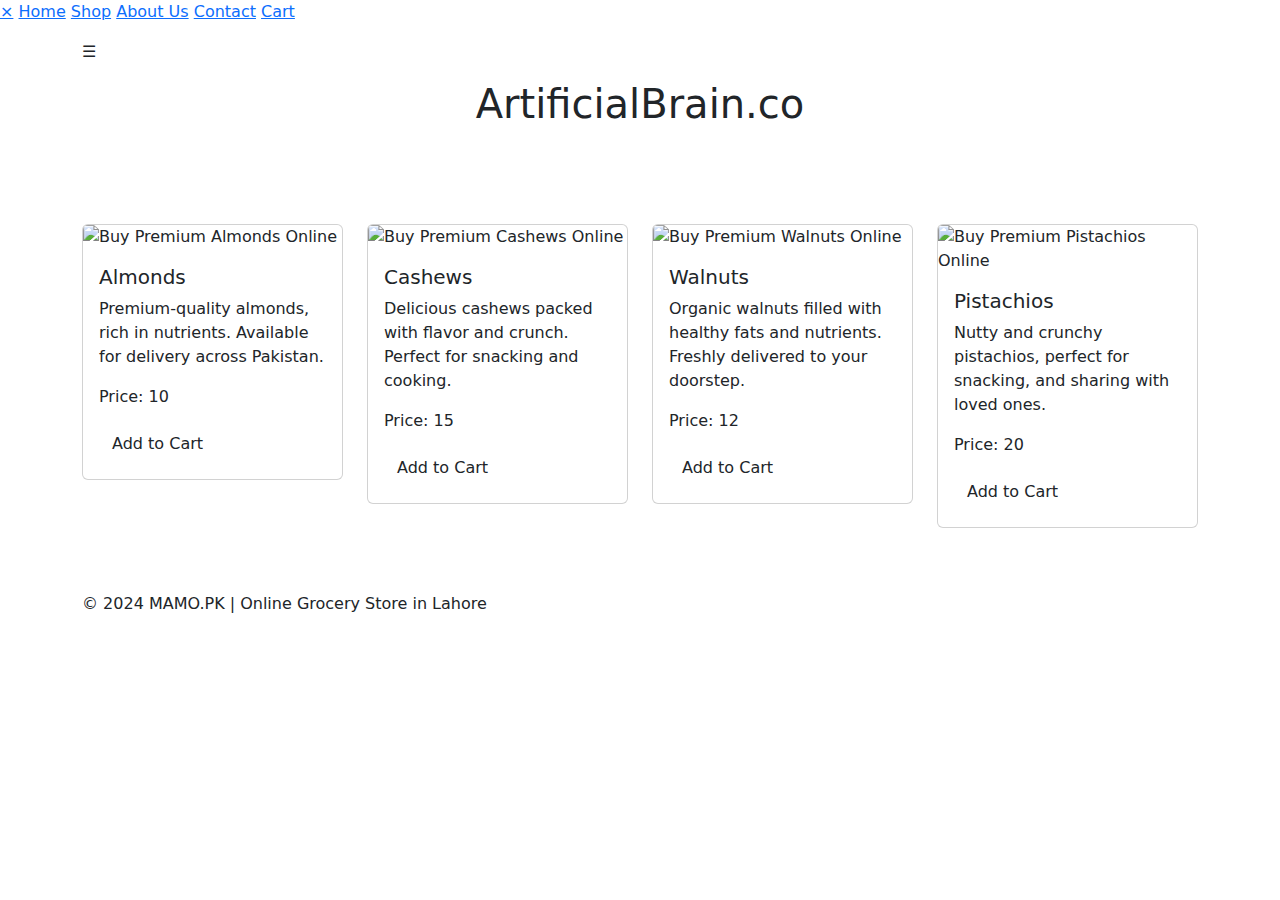
==== index.html @ a794f67e "heading change." ====
<!DOCTYPE html>
<html lang="en">
<head>
    <meta charset="UTF-8">
    <meta name="viewport" content="width=device-width, initial-scale=1.0">
    <meta name="description" content="MAMO.PK - Buy premium dry fruits online. Shop for almonds, cashews, walnuts, and more. Fast delivery across Pakistan.">
    <meta name="keywords" content="MAMO.PK, dry fruits store, buy dry fruits, almonds, cashews, walnuts, Pakistan dry fruits, premium nuts online, organic dry fruits">
    <meta name="author" content="MAMO.PK">
    <title>Grocery Store Lahore | MAMO.PK</title>
    <link href="https://cdn.jsdelivr.net/npm/bootstrap@5.3.0-alpha3/dist/css/bootstrap.min.css" rel="stylesheet">
    <link rel="stylesheet" href="https://cdn.jsdelivr.net/npm/bootstrap-icons@1.5.0/font/bootstrap-icons.css">    
	<link rel="stylesheet" href="style.css">

</head>
<body>
	 <!-- Full-Screen Overlay Menu -->
    <div id="myNav" class="overlay">
        <a href="javascript:void(0)" class="closebtn" onclick="closeNav()">&times;</a>
        <a href="#">Home</a>
        <a href="#products">Shop</a>
        <a href="#">About Us</a>
        <a href="#">Contact</a>
        <a href="cart.html">Cart</a>
    </div>
    <!-- Navbar -->
    <nav class="navbar navbar-expand-lg navbar-dark">
        <div class="container">
			<div>
				<span class="menu-icon" onclick="openNav()">&#9776;</span>
            </div>
			<div>
				<a class="navbar-brand" href="index.html"></a>
            </div>
			<div>
            <div class="collapse navbar-collapse show" id="navbarNav">
                <ul class="navbar-nav ms-auto">
                    <li class="nav-item cart-icon">
                        <a class="nav-link" href="cart.html" aria-label="View Cart">
                            <i class="bi bi-cart"></i> Cart
                            <span class="cart-count" id="cart-count">0</span>
                        </a>
                    </li>
                </ul>
            </div>
            </div>
        </div>
    </nav>
	<h1 class="text-center mb-5">ArtificialBrain.co</h1>
    <!-- Products Section -->
    <section id="products" class="py-5">
        <div class="container">
            <div class="row">
                <div class="col-12 col-sm-6 col-md-4 col-lg-3 mb-3">
                    <div class="card product-card">
                        <img src="almonds.jpg" alt="Buy Premium Almonds Online" class="card-img-top">
                        <div class="card-body">
                            <h5 class="card-title">Almonds</h5>
                            <p class="card-text">Premium-quality almonds, rich in nutrients. Available for delivery across Pakistan.</p>
                            <p class="card-price">Price: 10</p>
                            <button class="btn btn-yellow" onclick="addToCart('Almonds', 10)">Add to Cart</button>
                        </div>
                    </div>
                </div>
                <div class="col-12 col-sm-6 col-md-4 col-lg-3 mb-3">
                    <div class="card product-card">
                        <img src="cashews.jpg" alt="Buy Premium Cashews Online" class="card-img-top">
                        <div class="card-body">
                            <h5 class="card-title">Cashews</h5>
                            <p class="card-text">Delicious cashews packed with flavor and crunch. Perfect for snacking and cooking.</p>
                            <p class="card-price">Price: 15</p>
                            <button class="btn btn-yellow" onclick="addToCart('Cashews', 15)">Add to Cart</button>
                        </div>
                    </div>
                </div>
                <div class="col-12 col-sm-6 col-md-4 col-lg-3 mb-3">
                    <div class="card product-card">
                        <img src="walnuts.jpg" alt="Buy Premium Walnuts Online" class="card-img-top">
                        <div class="card-body">
                            <h5 class="card-title">Walnuts</h5>
                            <p class="card-text">Organic walnuts filled with healthy fats and nutrients. Freshly delivered to your doorstep.</p>
                            <p class="card-price">Price: 12</p>
                            <button class="btn btn-yellow" onclick="addToCart('Walnuts', 12)">Add to Cart</button>
                        </div>
                    </div>
                </div>
                <div class="col-12 col-sm-6 col-md-4 col-lg-3 mb-3">
                    <div class="card product-card">
                        <img src="pistachios.jpg" alt="Buy Premium Pistachios Online" class="card-img-top">
                        <div class="card-body">
                            <h5 class="card-title">Pistachios</h5>
                            <p class="card-text">Nutty and crunchy pistachios, perfect for snacking, and sharing with loved ones.</p>
                            <p class="card-price">Price: 20</p>
                            <button class="btn btn-yellow" onclick="addToCart('Pistachios', 20)">Add to Cart</button>
                        </div>
                    </div>
                </div>
            </div>
        </div>
    </section>

    <!-- Footer -->
    <footer>
        <div class="container">
            <p>&copy; 2024 MAMO.PK | Online Grocery Store in Lahore</p>
        </div>
    </footer>

    <!-- Bootstrap JS -->
    <script src="https://cdn.jsdelivr.net/npm/bootstrap@5.3.0-alpha3/dist/js/bootstrap.bundle.min.js"></script>

    <script>
        let cartCount = 0; // Initialize cart item count
        let cartItems = []; // Array to store cart items
		function openNav() {
            document.getElementById("myNav").style.width = "100%";
        }

        function closeNav() {
            document.getElementById("myNav").style.width = "0%";
        }
        function addToCart(itemName, itemPrice) {
            cartCount++; // Increment the cart count
            cartItems.push({ name: itemName, price: itemPrice }); // Add item to cart array
            document.getElementById('cart-count').innerText = cartCount; // Update cart display
            localStorage.setItem('cartCount', cartCount); // Store in localStorage
            localStorage.setItem('cartItems', JSON.stringify(cartItems)); // Store cart items in localStorage
        }

        // Load cart count from localStorage on page load
        window.onload = function() {
            const storedCount = localStorage.getItem('cartCount');
            const storedItems = localStorage.getItem('cartItems');
            if (storedCount) {
                cartCount = parseInt(storedCount);
                document.getElementById('cart-count').innerText = cartCount; // Update cart display
            }
            if (storedItems) {
                cartItems = JSON.parse(storedItems); // Retrieve cart items
            }
        };
    </script>
</body>
</html>
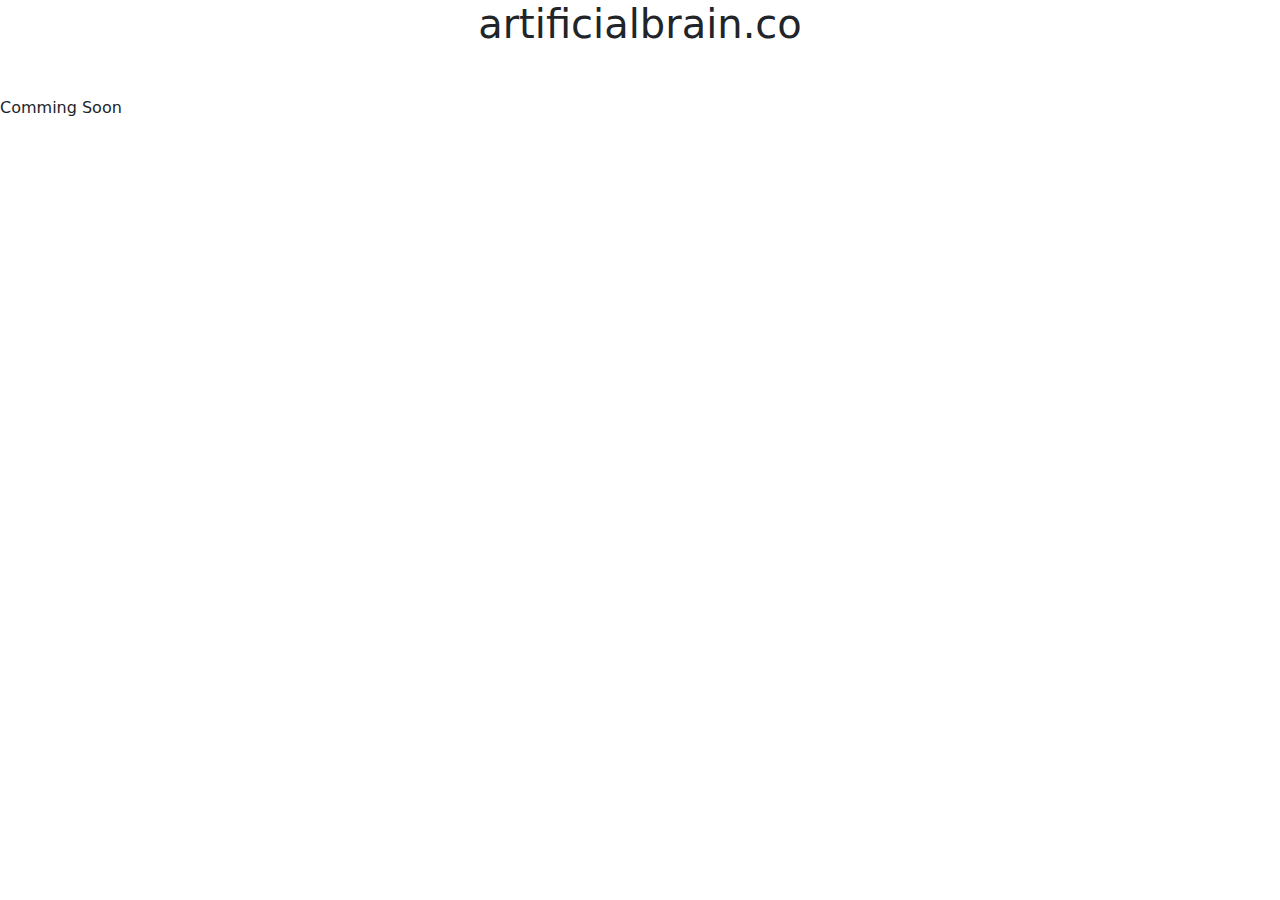
==== commit 1adfb94b: "cleaning" ====
--- a/index.html
+++ b/index.html
@@ -3,141 +3,18 @@
 <head>
     <meta charset="UTF-8">
     <meta name="viewport" content="width=device-width, initial-scale=1.0">
-    <meta name="description" content="MAMO.PK - Buy premium dry fruits online. Shop for almonds, cashews, walnuts, and more. Fast delivery across Pakistan.">
-    <meta name="keywords" content="MAMO.PK, dry fruits store, buy dry fruits, almonds, cashews, walnuts, Pakistan dry fruits, premium nuts online, organic dry fruits">
-    <meta name="author" content="MAMO.PK">
-    <title>Grocery Store Lahore | MAMO.PK</title>
+    <meta name="description" content="artificialbrain.co">
+    <meta name="keywords" content="artificialbrain.co">
+    <meta name="author" content="artificialbrain.co">
+    <title>AI/ML Consultant in USA | artificialbrain.co</title>
     <link href="https://cdn.jsdelivr.net/npm/bootstrap@5.3.0-alpha3/dist/css/bootstrap.min.css" rel="stylesheet">
     <link rel="stylesheet" href="https://cdn.jsdelivr.net/npm/bootstrap-icons@1.5.0/font/bootstrap-icons.css">    
 	<link rel="stylesheet" href="style.css">
-
 </head>
 <body>
-	 <!-- Full-Screen Overlay Menu -->
-    <div id="myNav" class="overlay">
-        <a href="javascript:void(0)" class="closebtn" onclick="closeNav()">&times;</a>
-        <a href="#">Home</a>
-        <a href="#products">Shop</a>
-        <a href="#">About Us</a>
-        <a href="#">Contact</a>
-        <a href="cart.html">Cart</a>
-    </div>
-    <!-- Navbar -->
-    <nav class="navbar navbar-expand-lg navbar-dark">
-        <div class="container">
-			<div>
-				<span class="menu-icon" onclick="openNav()">&#9776;</span>
-            </div>
-			<div>
-				<a class="navbar-brand" href="index.html"></a>
-            </div>
-			<div>
-            <div class="collapse navbar-collapse show" id="navbarNav">
-                <ul class="navbar-nav ms-auto">
-                    <li class="nav-item cart-icon">
-                        <a class="nav-link" href="cart.html" aria-label="View Cart">
-                            <i class="bi bi-cart"></i> Cart
-                            <span class="cart-count" id="cart-count">0</span>
-                        </a>
-                    </li>
-                </ul>
-            </div>
-            </div>
-        </div>
-    </nav>
-	<h1 class="text-center mb-5">ArtificialBrain.co</h1>
-    <!-- Products Section -->
-    <section id="products" class="py-5">
-        <div class="container">
-            <div class="row">
-                <div class="col-12 col-sm-6 col-md-4 col-lg-3 mb-3">
-                    <div class="card product-card">
-                        <img src="almonds.jpg" alt="Buy Premium Almonds Online" class="card-img-top">
-                        <div class="card-body">
-                            <h5 class="card-title">Almonds</h5>
-                            <p class="card-text">Premium-quality almonds, rich in nutrients. Available for delivery across Pakistan.</p>
-                            <p class="card-price">Price: 10</p>
-                            <button class="btn btn-yellow" onclick="addToCart('Almonds', 10)">Add to Cart</button>
-                        </div>
-                    </div>
-                </div>
-                <div class="col-12 col-sm-6 col-md-4 col-lg-3 mb-3">
-                    <div class="card product-card">
-                        <img src="cashews.jpg" alt="Buy Premium Cashews Online" class="card-img-top">
-                        <div class="card-body">
-                            <h5 class="card-title">Cashews</h5>
-                            <p class="card-text">Delicious cashews packed with flavor and crunch. Perfect for snacking and cooking.</p>
-                            <p class="card-price">Price: 15</p>
-                            <button class="btn btn-yellow" onclick="addToCart('Cashews', 15)">Add to Cart</button>
-                        </div>
-                    </div>
-                </div>
-                <div class="col-12 col-sm-6 col-md-4 col-lg-3 mb-3">
-                    <div class="card product-card">
-                        <img src="walnuts.jpg" alt="Buy Premium Walnuts Online" class="card-img-top">
-                        <div class="card-body">
-                            <h5 class="card-title">Walnuts</h5>
-                            <p class="card-text">Organic walnuts filled with healthy fats and nutrients. Freshly delivered to your doorstep.</p>
-                            <p class="card-price">Price: 12</p>
-                            <button class="btn btn-yellow" onclick="addToCart('Walnuts', 12)">Add to Cart</button>
-                        </div>
-                    </div>
-                </div>
-                <div class="col-12 col-sm-6 col-md-4 col-lg-3 mb-3">
-                    <div class="card product-card">
-                        <img src="pistachios.jpg" alt="Buy Premium Pistachios Online" class="card-img-top">
-                        <div class="card-body">
-                            <h5 class="card-title">Pistachios</h5>
-                            <p class="card-text">Nutty and crunchy pistachios, perfect for snacking, and sharing with loved ones.</p>
-                            <p class="card-price">Price: 20</p>
-                            <button class="btn btn-yellow" onclick="addToCart('Pistachios', 20)">Add to Cart</button>
-                        </div>
-                    </div>
-                </div>
-            </div>
-        </div>
-    </section>
-
-    <!-- Footer -->
-    <footer>
-        <div class="container">
-            <p>&copy; 2024 MAMO.PK | Online Grocery Store in Lahore</p>
-        </div>
-    </footer>
-
+    <h1 class="text-center mb-5">artificialbrain.co</h1>
+	<p>Comming Soon</p>
     <!-- Bootstrap JS -->
     <script src="https://cdn.jsdelivr.net/npm/bootstrap@5.3.0-alpha3/dist/js/bootstrap.bundle.min.js"></script>
-
-    <script>
-        let cartCount = 0; // Initialize cart item count
-        let cartItems = []; // Array to store cart items
-		function openNav() {
-            document.getElementById("myNav").style.width = "100%";
-        }
-
-        function closeNav() {
-            document.getElementById("myNav").style.width = "0%";
-        }
-        function addToCart(itemName, itemPrice) {
-            cartCount++; // Increment the cart count
-            cartItems.push({ name: itemName, price: itemPrice }); // Add item to cart array
-            document.getElementById('cart-count').innerText = cartCount; // Update cart display
-            localStorage.setItem('cartCount', cartCount); // Store in localStorage
-            localStorage.setItem('cartItems', JSON.stringify(cartItems)); // Store cart items in localStorage
-        }
-
-        // Load cart count from localStorage on page load
-        window.onload = function() {
-            const storedCount = localStorage.getItem('cartCount');
-            const storedItems = localStorage.getItem('cartItems');
-            if (storedCount) {
-                cartCount = parseInt(storedCount);
-                document.getElementById('cart-count').innerText = cartCount; // Update cart display
-            }
-            if (storedItems) {
-                cartItems = JSON.parse(storedItems); // Retrieve cart items
-            }
-        };
-    </script>
-</body>
+    </body>
 </html>
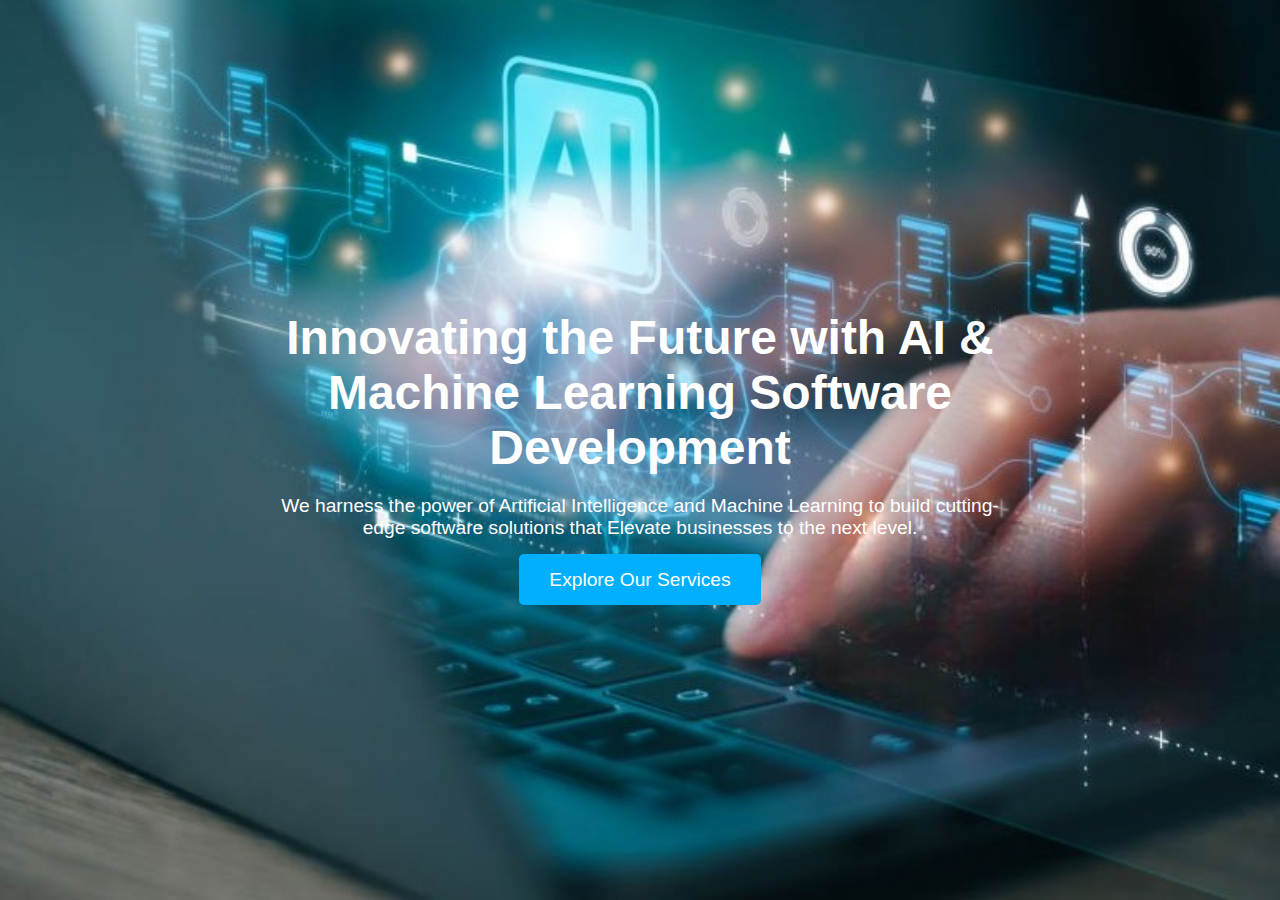
==== commit dabba177: "AI bg image and text added." ====
--- a/index.html
+++ b/index.html
@@ -3,18 +3,84 @@
 <head>
     <meta charset="UTF-8">
     <meta name="viewport" content="width=device-width, initial-scale=1.0">
-    <meta name="description" content="artificialbrain.co">
-    <meta name="keywords" content="artificialbrain.co">
-    <meta name="author" content="artificialbrain.co">
-    <title>AI/ML Consultant in USA | artificialbrain.co</title>
-    <link href="https://cdn.jsdelivr.net/npm/bootstrap@5.3.0-alpha3/dist/css/bootstrap.min.css" rel="stylesheet">
-    <link rel="stylesheet" href="https://cdn.jsdelivr.net/npm/bootstrap-icons@1.5.0/font/bootstrap-icons.css">    
-	<link rel="stylesheet" href="style.css">
+    <meta http-equiv="X-UA-Compatible" content="ie=edge">
+    <title>AI/ML and Software Development</title>
+    <style>
+        * {
+            margin: 0;
+            padding: 0;
+            box-sizing: border-box;
+        }
+
+        body, html {
+            height: 100%;
+            font-family: Arial, sans-serif;
+        }
+
+        .hero {
+            position: relative;
+            height: 100vh; /* Full screen height */
+            background-image: url('images/artificial-intelligence-software-machine-learning-crm.jpg');
+            background-size: cover;
+            background-position: center;
+            background-repeat: no-repeat;
+            display: flex;
+            justify-content: center;
+            align-items: center;
+            color: white;
+            text-align: center;
+        }
+
+        .hero-content {
+            max-width: 800px;
+            padding: 20px;
+        }
+
+        .hero h1 {
+            font-size: 3em;
+            font-weight: 700;
+            margin-bottom: 20px;
+        }
+
+        .hero p {
+            font-size: 1.2em;
+            margin-bottom: 30px;
+        }
+
+        .cta-button {
+            padding: 15px 30px;
+            font-size: 1.2em;
+            background-color: #00B0FF; /* Bright accent color */
+            color: white;
+            border: none;
+            cursor: pointer;
+            border-radius: 5px;
+            text-decoration: none;
+        }
+
+        .cta-button:hover {
+            background-color: #008CBA; /* Slightly darker on hover */
+        }
+
+        @media (max-width: 768px) {
+            .hero h1 {
+                font-size: 2em;
+            }
+            .hero p {
+                font-size: 1em;
+            }
+        }
+    </style>
 </head>
 <body>
-    <h1 class="text-center mb-5">artificialbrain.co</h1>
-	<p>Comming Soon</p>
-    <!-- Bootstrap JS -->
-    <script src="https://cdn.jsdelivr.net/npm/bootstrap@5.3.0-alpha3/dist/js/bootstrap.bundle.min.js"></script>
-    </body>
+
+    <div class="hero">
+        <div class="hero-content">
+            <h1>Innovating the Future with AI & Machine Learning Software Development</h1>
+            <p>We harness the power of Artificial Intelligence and Machine Learning to build cutting-edge software solutions that Elevate businesses to the next level.</p>
+            <a href="#services" class="cta-button">Explore Our Services</a>
+        </div>
+    </div>
+
+</body>
 </html>
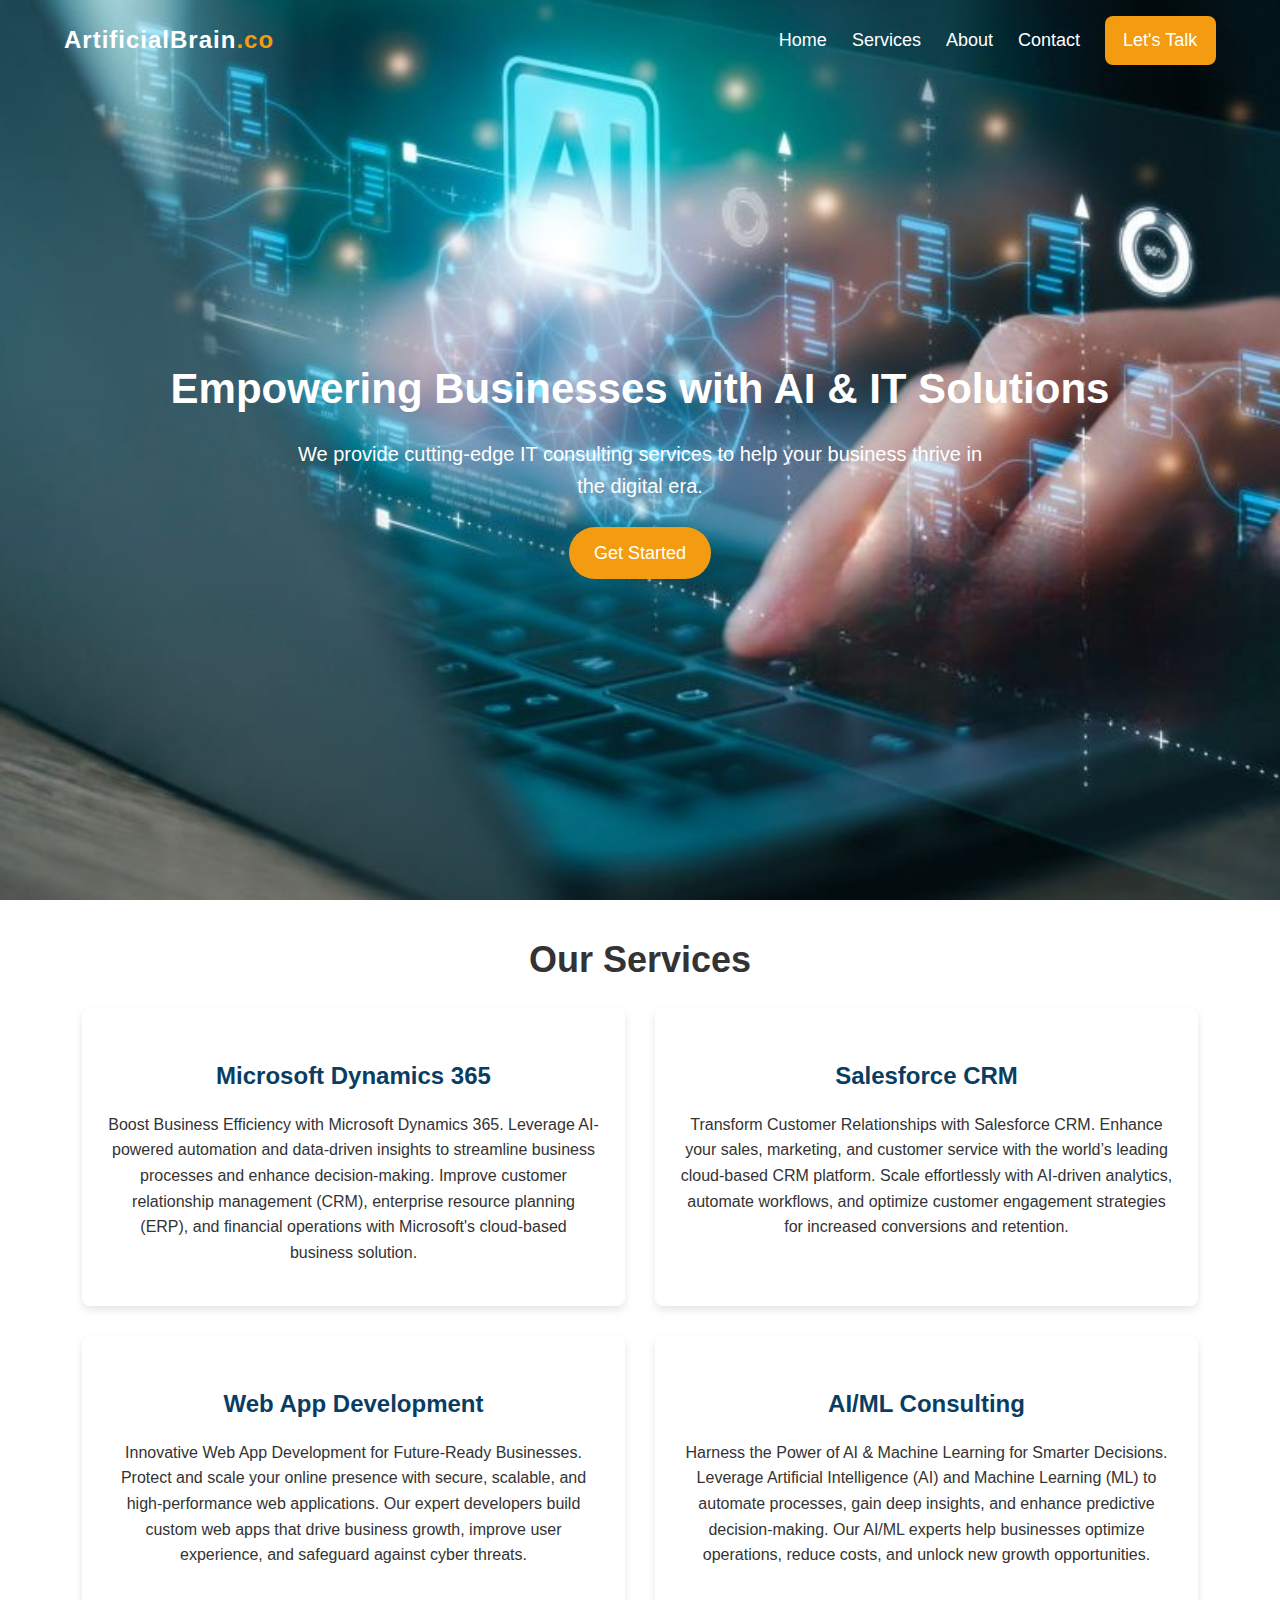
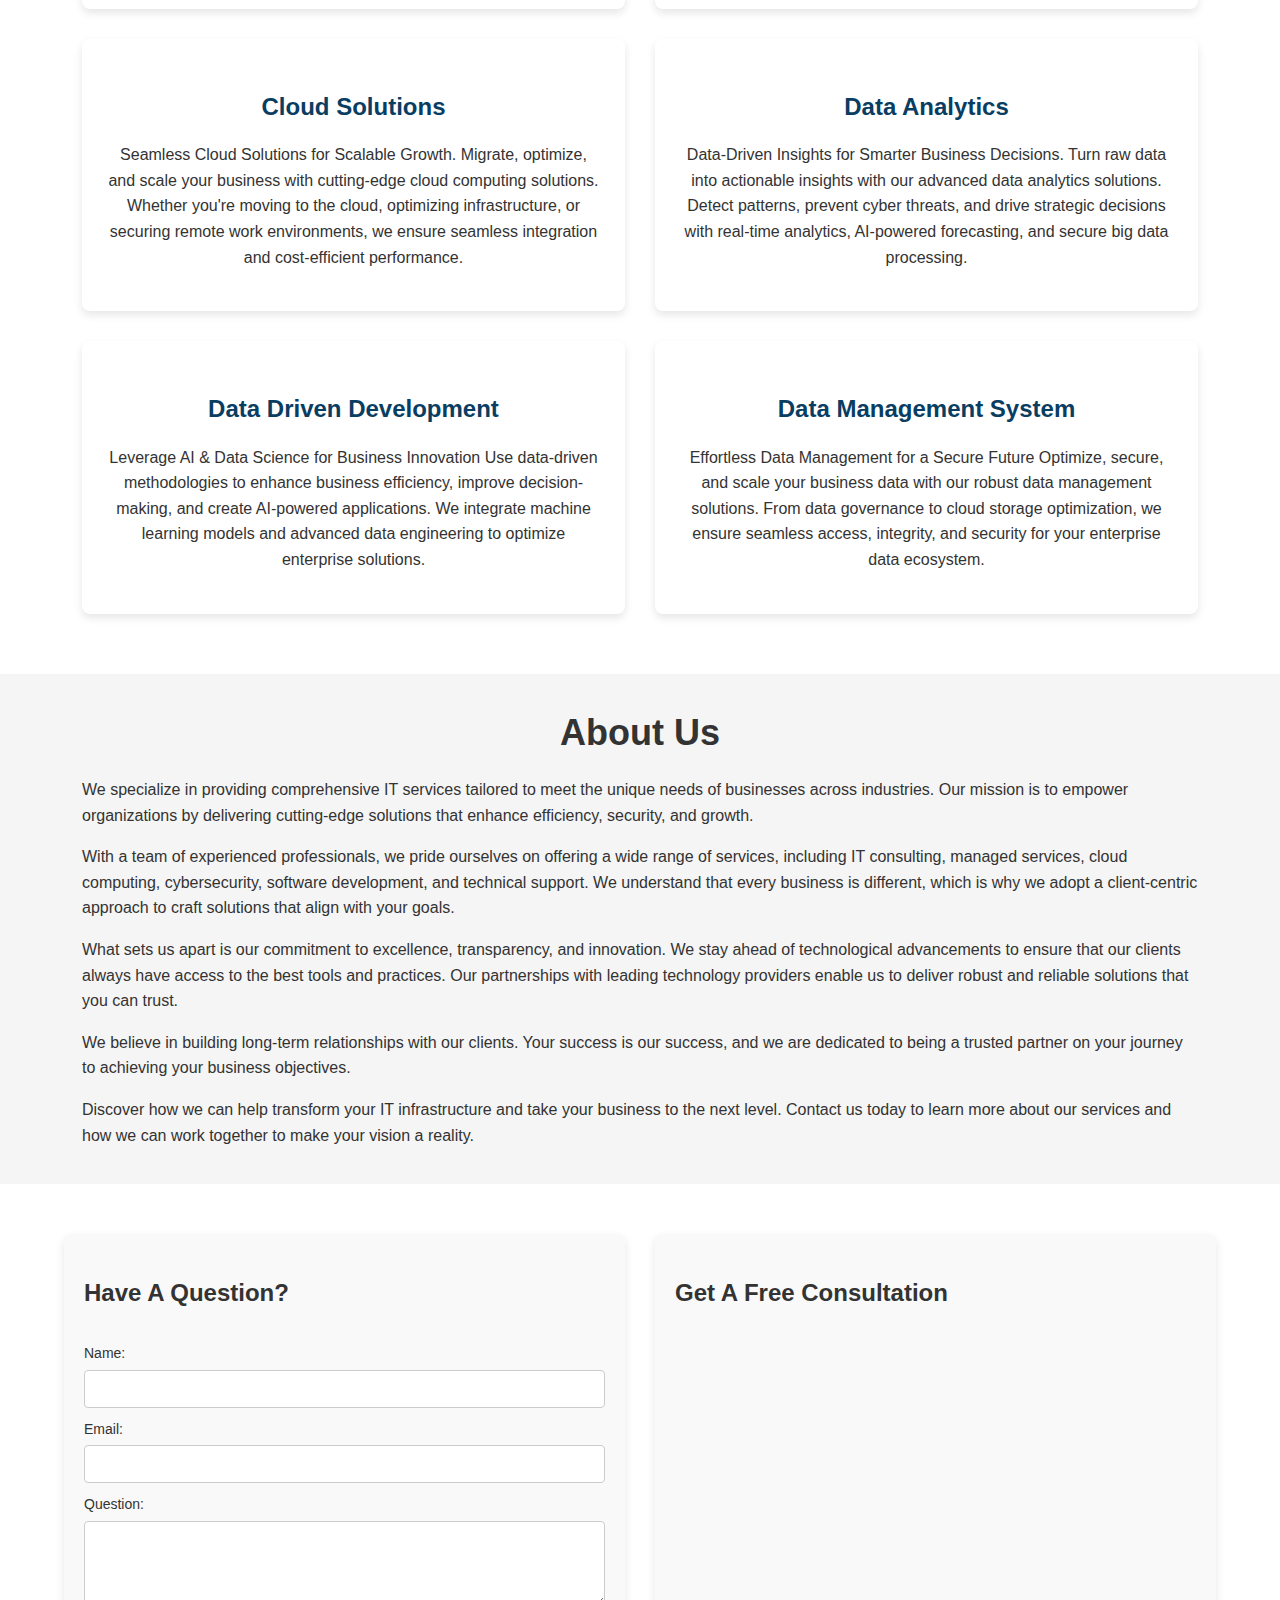
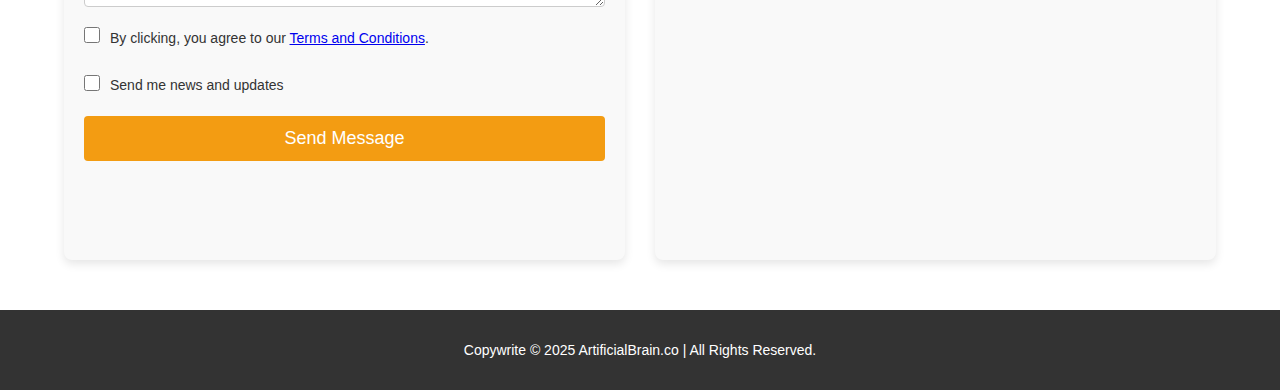
==== commit 30a18389: "new site." ====
--- a/index.html
+++ b/index.html
@@ -1,86 +1,176 @@
 <!DOCTYPE html>
 <html lang="en">
-<head>
-    <meta charset="UTF-8">
-    <meta name="viewport" content="width=device-width, initial-scale=1.0">
-    <meta http-equiv="X-UA-Compatible" content="ie=edge">
-    <title>AI/ML and Software Development</title>
-    <style>
-        * {
-            margin: 0;
-            padding: 0;
-            box-sizing: border-box;
-        }
+	<head>
+		<meta charset="UTF-8">
+		<meta name="viewport" content="width=device-width, initial-scale=1.0">
+		<title>ArtificialBrain.co - IT and AI Consultancy</title>
+		<link rel="stylesheet" href="styles.css">
+		<script defer src="script.js"></script>
+	</head>
+	<body>
+		<header>
+			<div class="container">
+				<h1 class="logo">ArtificialBrain<span>.co</span></h1>
+				<nav class="desktop-nav">
+					<ul class="nav-links">
+						<li><a href="#home">Home</a></li>
+						<li><a href="#services">Services</a></li>
+						<li><a href="#about">About</a></li>
+						<li><a href="#contact">Contact</a></li>
+						<a href="#contact" class="btn-header">Let's Talk</a>
+					</ul>
+				</nav>
+				<div class="menu-toggle active" id="menu-toggle">&#9776;</div>
+				<div class="close-btn" id="close-btn">&times;</div>
+			</div>
+		</header>
+		<!-- Mobile Navigation Overlay -->
+		<div class="nav-overlay" id="nav-overlay">
+			<div class="nav-content">
+				<span class="close-btn" id="close-btn">&times;</span>
+				<ul class="nav-links">
+					<li><a href="#home">Home</a></li>
+					<li><a href="#work">Our Work</a></li>
+					<li><a href="#solutions">Solutions</a></li>
+					<li><a href="#services">Services</a></li>
+					<li><a href="#about">About Us</a></li>
+					<li><a href="#playbook">Playbook</a></li>
+				</ul>
+				<div class="extra-links">
+					<a href="#">Careers</a>
+					<a href="#">Articles</a>
+				</div>
+				<div class="social-icons">
+					<a href="#"><img src="icons/linkedin.svg" alt="LinkedIn"></a>
+					<a href="#"><img src="icons/twitter.svg" alt="Twitter"></a>
+					<a href="#"><img src="icons/instagram.svg" alt="Instagram"></a>
+					<a href="#"><img src="icons/facebook.svg" alt="Facebook"></a>
+				</div>
+				<a href="#contact" class="btn-cta">Let's Talk</a>
+			</div>
+		</div>
+		<!-- Hero Section -->
+		<section id="home" class="hero hero-bg">
+			<div class="container">
+				<h2>Empowering Businesses with AI & IT Solutions</h2>
+				<p>We provide cutting-edge IT consulting services to help your business thrive in the digital era.</p>
+				<a href="#contact" class="btn">Get Started</a>
+			</div>
+		</section>
+		<!-- Services Section -->
+		<section id="services" class="services">
+			<div class="container">
+				<h2>Our Services</h2>
+				<div class="service-grid">
+					<div class="service-item">
+						<h3>Microsoft Dynamics 365</h3>
+						<p>Boost Business Efficiency with Microsoft Dynamics 365.
+	Leverage AI-powered automation and data-driven insights to streamline business processes and enhance decision-making. Improve customer relationship management (CRM), enterprise resource planning (ERP), and financial operations with Microsoft's cloud-based business solution.
+	</p>
+					</div>
+					<div class="service-item">
+						<h3>Salesforce CRM</h3>
+						<p>Transform Customer Relationships with Salesforce CRM.
+	Enhance your sales, marketing, and customer service with the world’s leading cloud-based CRM platform. Scale effortlessly with AI-driven analytics, automate workflows, and optimize customer engagement strategies for increased conversions and retention.</p>
+					</div>
+					<div class="service-item">
+						<h3>Web App Development</h3>
+						<p>Innovative Web App Development for Future-Ready Businesses.
+	Protect and scale your online presence with secure, scalable, and high-performance web applications. Our expert developers build custom web apps that drive business growth, improve user experience, and safeguard against cyber threats.</p>
+					</div>
+					<div class="service-item">
+						<h3>AI/ML Consulting</h3>
+						<p>Harness the Power of AI & Machine Learning for Smarter Decisions.
+	Leverage Artificial Intelligence (AI) and Machine Learning (ML) to automate processes, gain deep insights, and enhance predictive decision-making. Our AI/ML experts help businesses optimize operations, reduce costs, and unlock new growth opportunities.</p>
+					</div>
+					<div class="service-item">
+						<h3>Cloud Solutions</h3>
+						<p>Seamless Cloud Solutions for Scalable Growth.
+	Migrate, optimize, and scale your business with cutting-edge cloud computing solutions. Whether you're moving to the cloud, optimizing infrastructure, or securing remote work environments, we ensure seamless integration and cost-efficient performance.</p>
+					</div>
+					<div class="service-item">
+						<h3>Data Analytics</h3>
+						<p>Data-Driven Insights for Smarter Business Decisions.
+	Turn raw data into actionable insights with our advanced data analytics solutions. Detect patterns, prevent cyber threats, and drive strategic decisions with real-time analytics, AI-powered forecasting, and secure big data processing.</p>
+					</div>
+					<div class="service-item">
+						<h3>Data Driven Development</h3>
+						<p>Leverage AI & Data Science for Business Innovation
+	Use data-driven methodologies to enhance business efficiency, improve decision-making, and create AI-powered applications. We integrate machine learning models and advanced data engineering to optimize enterprise solutions.</p>
+					</div>
+					<div class="service-item">
+						<h3>Data Management System</h3>
+						<p>Effortless Data Management for a Secure Future
+	Optimize, secure, and scale your business data with our robust data management solutions. From data governance to cloud storage optimization, we ensure seamless access, integrity, and security for your enterprise data ecosystem.</p>
+					</div>
+				</div>
+			</div>
+		</section>
+		<!-- About Section -->
+		<section id="about" class="about">
+			<div class="container">
+				<h2>About Us</h2>
+				<p>We specialize in providing comprehensive IT services tailored to meet the unique needs of businesses across industries. Our mission is to empower organizations by delivering cutting-edge solutions that enhance efficiency, security, and growth.</p>
+	<p>
+	With a team of experienced professionals, we pride ourselves on offering a wide range of services, including IT consulting, managed services, cloud computing, cybersecurity, software development, and technical support. We understand that every business is different, which is why we adopt a client-centric approach to craft solutions that align with your goals.</p>
+	<p>
+	What sets us apart is our commitment to excellence, transparency, and innovation. We stay ahead of technological advancements to ensure that our clients always have access to the best tools and practices. Our partnerships with leading technology providers enable us to deliver robust and reliable solutions that you can trust.</p>
+	<p>
+	We believe in building long-term relationships with our clients. Your success is our success, and we are dedicated to being a trusted partner on your journey to achieving your business objectives.</p>
+	<p>
+	Discover how we can help transform your IT infrastructure and take your business to the next level. 
+	Contact us today to learn more about our services and how we can work together to make your vision a reality.</p>
+			</div>
+		</section>
+		<!-- Contact Section -->
+		<section class="booking-section">
+			<div class="container">
+				<div class="booking-grid">
+					<div class="contact-form">
+						<h2>Have A Question?</h2>
+						<form>
+							<label for="name">Name:</label>
+							<input type="text" id="name" required>
 
-        body, html {
-            height: 100%;
-            font-family: Arial, sans-serif;
-        }
+							<label for="email">Email:</label>
+							<input type="email" id="email" required>
 
-        .hero {
-            position: relative;
-            height: 100vh; /* Full screen height */
-            background-image: url('images/artificial-intelligence-software-machine-learning-crm.jpg');
-            background-size: cover;
-            background-position: center;
-            background-repeat: no-repeat;
-            display: flex;
-            justify-content: center;
-            align-items: center;
-            color: white;
-            text-align: center;
-        }
+							<label for="message">Question:</label>
+							<textarea id="message" rows="4" required></textarea>
 
-        .hero-content {
-            max-width: 800px;
-            padding: 20px;
-        }
+							<!-- Terms and Conditions Checkbox -->
+							<div class="checkbox-group">
+								<input type="checkbox" id="terms" required>
+								<label for="terms">By clicking, you agree to our 
+									<a href="terms.html" target="_blank">Terms and Conditions</a>.
+								</label>
+							</div>
 
-        .hero h1 {
-            font-size: 3em;
-            font-weight: 700;
-            margin-bottom: 20px;
-        }
+							<!-- Newsletter Checkbox -->
+							<div class="checkbox-group">
+								<input type="checkbox" id="newsletter">
+								<label for="newsletter">Send me news and updates</label>
+							</div>
 
-        .hero p {
-            font-size: 1.2em;
-            margin-bottom: 30px;
-        }
+							<button type="submit">Send Message</button>
+						</form>
+					</div>
 
-        .cta-button {
-            padding: 15px 30px;
-            font-size: 1.2em;
-            background-color: #00B0FF; /* Bright accent color */
-            color: white;
-            border: none;
-            cursor: pointer;
-            border-radius: 5px;
-            text-decoration: none;
-        }
-
-        .cta-button:hover {
-            background-color: #008CBA; /* Slightly darker on hover */
-        }
-
-        @media (max-width: 768px) {
-            .hero h1 {
-                font-size: 2em;
-            }
-            .hero p {
-                font-size: 1em;
-            }
-        }
-    </style>
-</head>
-<body>
-
-    <div class="hero">
-        <div class="hero-content">
-            <h1>Innovating the Future with AI & Machine Learning Software Development</h1>
-            <p>We harness the power of Artificial Intelligence and Machine Learning to build cutting-edge software solutions that Elevate businesses to the next level.</p>
-            <a href="#services" class="cta-button">Explore Our Services</a>
-        </div>
-    </div>
-
-</body>
+					<div class="google-calendar">
+						<h2>Get A Free Consultation</h2>
+						<!-- Google Calendar Appointment Scheduling -->
+						<iframe src="https://calendar.google.com/calendar/appointments/schedules/AcZssZ1pon92ir2SKofaQDSgfhH2AClKt9o56tWVcXpawoGweD4t5eMqm2ejGX-A3VgeCiKu9CPEf34t?gv=true" 
+							style="border: 0" width="100%" height="600" frameborder="0">
+						</iframe>
+					</div>
+				</div>
+			</div>
+		</section>
+		<!-- Footer -->
+		<footer>
+			<div class="container">
+				<p>Copywrite &copy; 2025 ArtificialBrain.co | All Rights Reserved.</p>
+			</div>
+		</footer>
+	</body>
 </html>
--- a/styles.css
+++ b/styles.css
@@ -0,0 +1,435 @@
+/* General Styles */
+body {
+    margin: 0;
+    font-family: 'Poppins', sans-serif;
+    color: #333;
+    background-color: #f5f5f5;
+    line-height: 1.6;
+}
+
+.container {
+    width: 90%;
+    max-width: 1200px;
+    margin: auto;
+}
+
+/* Header */
+header {
+    color: white;
+    position: absolute;
+    width: 100%;
+    top: 0;
+    left: 0;
+    z-index: 1000;
+}
+
+header .container {
+    display: flex;
+    justify-content: space-between;
+    align-items: center;
+}
+.menu-toggle {
+    font-size: 28px;
+    cursor: pointer;
+    display: none;
+}
+/* Close Button */
+.close-btn {
+	display: none;
+	position: absolute;
+	right: 30px;
+	font-size: 60px;
+	color: white;
+	cursor: pointer;
+}
+/* Header Button */
+.btn-header {
+    display: inline-block;
+	width: 75px;
+    padding: 10px 18px;
+    background: #f39c12;
+    color: white;
+    text-decoration: none;
+    font-weight: 600;
+    border-radius: 8px;
+    transition: all 0.3s ease-in-out;
+}
+
+.btn-header:hover {
+    background: #e67e22;
+    transform: scale(1.05);
+}
+
+/* Logo */
+.logo {
+    font-size: 24px;
+    font-weight: bold;
+    letter-spacing: 1px;
+}
+
+.logo span {
+    color: #f39c12;
+}
+
+/* Navigation */
+.desktop-nav {
+    display: flex;
+}
+
+.desktop-nav .nav-links {
+    display: flex;
+    list-style: none;
+    gap: 25px;
+    align-items: center;
+}
+
+.desktop-nav .nav-links a {
+    text-decoration: none;
+    color: white;
+    font-size: 18px;
+    font-weight: 500;
+    transition: all 0.3s ease;
+}
+
+.desktop-nav .nav-links a:hover {
+    transform: translateY(-3px);
+}
+/* Full-Screen Mobile Navigation */
+.nav-overlay {
+    position: fixed;
+    top: 0;
+    left: 0;
+    width: 100%;
+    height: 100vh;
+    background: #06060e;
+    display: flex;
+    flex-direction: column;
+    align-items: center;
+    justify-content: center;
+    transform: translateY(-100%);
+    transition: transform 0.4s ease-in-out;
+}
+/* Hero Section */
+.hero {
+    background: #0a3d62;
+    color: white;
+    text-align: center;
+}
+
+.hero-bg {
+    background-image: url('images/artificial-intelligence-software-machine-learning-crm.jpg'); 
+    background-size: cover;
+    background-position: center;
+    background-repeat: no-repeat;
+    display: flex;
+    align-items: center;
+    justify-content: center;
+    color: white;
+    text-align: center;
+	height: 100vh;
+}
+.hero h2 {
+    font-size: 42px;
+    font-weight: 700;
+    margin-bottom: 15px;
+}
+
+.hero p {
+    font-size: 20px;
+    font-weight: 400;
+    max-width: 700px;
+    margin: 0 auto 25px;
+}
+
+
+/* Buttons */
+.btn {
+    display: inline-block;
+    padding: 12px 25px;
+    background: #f39c12;
+    color: white;
+    text-decoration: none;
+    font-size: 18px;
+    font-weight: 500;
+    border-radius: 50px;
+    transition: all 0.3s ease;
+}
+
+.btn:hover {
+    background: #e67e22;
+    transform: scale(1.05);
+}
+/* Extra Links */
+.extra-links {
+    margin-top: 15px;
+    text-align: center;
+}
+
+.extra-links a {
+    color: #888;
+    text-decoration: none;
+    margin: 0 10px;
+    font-size: 16px;
+}
+
+.extra-links a:hover {
+    color: white;
+}
+
+/* Social Icons */
+.social-icons {
+    margin-top: 20px;
+}
+
+.social-icons img {
+    width: 30px;
+    margin: 0 10px;
+    filter: brightness(0.8);
+    transition: 0.3s;
+}
+
+.social-icons img:hover {
+    filter: brightness(1);
+}
+
+/* CTA Button */
+.btn-cta {
+    display: inline-block;
+    padding: 15px 30px;
+    background: #ff2e63;
+    color: white;
+    font-size: 18px;
+    font-weight: bold;
+    border-radius: 50px;
+    text-decoration: none;
+    margin-top: 20px;
+    transition: 0.3s;
+}
+
+.btn-cta:hover {
+    background: #d81b54;
+}
+/* Services */
+.services {
+    padding-left: 20px;
+    padding-right: 20px;
+    padding-top: 1px;
+    padding-bottom: 60px;
+    background: white;
+    text-align: center;
+}
+
+.services h2 {
+    font-size: 36px;
+    font-weight: 700;
+    margin-bottom: 20px;
+}
+
+.service-grid {
+    display: grid;
+    grid-template-columns: repeat(2, 1fr);
+    gap: 30px;
+}
+
+.service-item {
+    background: #fff;
+    padding: 25px;
+    border-radius: 8px;
+    box-shadow: 0 4px 8px rgba(0, 0, 0, 0.1);
+    transition: all 0.3s ease-in-out;
+}
+
+.service-item:hover {
+    transform: translateY(-5px);
+    box-shadow: 0 6px 12px rgba(0, 0, 0, 0.15);
+}
+
+.service-item h3 {
+    font-size: 24px;
+    color: #0a3d62;
+    margin-bottom: 10px;
+}
+.about {
+    padding: 20px;
+}
+.about h2 {
+    font-size: 36px;
+    font-weight: 700;
+    margin: 10px 0px;
+	text-align: center;
+}
+
+/*-----------------End of About------------------------*/
+
+/*-----------------Contact us--------------------------*/
+.booking-section {
+	background-color: #fff;
+    justify-content: center;
+    padding: 50px 0px;
+	
+}
+
+.booking-grid {
+    display: grid;
+    grid-template-columns: repeat(2, 1fr);
+    gap: 30px;
+}
+
+/* Contact Form Styling */
+.contact-form {
+    background: #f9f9f9;
+    padding: 20px;
+    border-radius: 8px;
+    box-shadow: 0px 4px 10px rgba(0, 0, 0, 0.1);
+	transition: all 0.3s ease-in-out;
+}
+
+/* Google Calendar Styling */
+.google-calendar {
+    background: #f9f9f9;
+    padding: 20px;
+    border-radius: 8px;
+    box-shadow: 0px 4px 10px rgba(0, 0, 0, 0.1);
+	transition: all 0.3s ease-in-out;
+}
+
+.contact-form form {
+    display: flex;
+    flex-direction: column;
+}
+
+.contact-form label {
+    margin: 10px 0 5px;
+    font-size: 14px;
+    font-weight: 500;
+}
+
+.contact-form input, 
+.contact-form textarea {
+    padding: 10px;
+    border: 1px solid #ccc;
+    border-radius: 4px;
+    font-size: 14px;
+}
+
+/* Checkbox Alignment Fix */
+.checkbox-group {
+    display: flex;
+    align-items: center;
+    gap: 10px;
+    margin-top: 10px;
+    font-size: 14px;
+}
+
+.checkbox-group input {
+    margin: 0;
+    width: 16px;
+    height: 16px;
+}
+
+/* Button Styling */
+.contact-form button {
+    margin-top: 15px;
+    padding: 12px;
+    background: #f39c12;
+    color: white;
+    border: none;
+    cursor: pointer;
+    border-radius: 4px;
+    width: 100%;
+    font-size: 18px;
+    font-weight: 500;
+}
+
+.google-calendar iframe {
+    width: 100%;
+    height: 500px;
+    border: none;
+}
+
+/* RESPONSIVENESS FIX */
+@media (max-width: 940px) {
+    .booking-grid {
+        grid-template-columns: repeat(auto-fit, minmax(350px, 1fr));
+    }
+}
+
+/*-----------------End of Contact us--------------------------*/
+
+
+/* Footer */
+footer {
+    background: #333;
+    color: white;
+    text-align: center;
+    padding: 15px;
+    font-size: 14px;
+}
+
+/* Responsive */
+@media (max-width: 768px) {
+    .desktop-nav {
+        display: none;
+    }
+
+    .hero {
+        padding: 120px 20px;
+    }
+
+    .hero h2 {
+        font-size: 32px;
+    }
+
+    .hero p {
+        font-size: 18px;
+    }
+
+    .service-grid {
+        grid-template-columns: repeat(auto-fit, minmax(250px, 1fr));
+    }
+	    .menu-toggle.active {
+		display: block;
+	}
+	.close-btn.active {
+		display: block;
+	}
+        /* Mobile Navigation Links */
+        .nav-links {
+            list-style: none;
+            padding: 0;
+            text-align: center;
+        }
+
+        .nav-links li {
+            margin: 20px 0;
+        }
+
+        .nav-links a {
+            font-size: 28px;
+            font-weight: bold;
+            text-decoration: none;
+            color: white;
+            transition: 0.3s;
+        }
+
+        .nav-links a:hover {
+            text-decoration: underline;
+            color: cyan;
+        }
+
+    .nav-links.active {
+        display: flex;
+    }
+	.btn-header {
+        display: none; /* Hide on small screens, can be added in the mobile menu if needed */
+    }
+	.desktop-nav {
+        display: none;
+    }
+    .btn-header.desktop-only {
+        display: none;
+    }
+	.nav-overlay.active {
+		transform: translateY(0);
+	}
+}
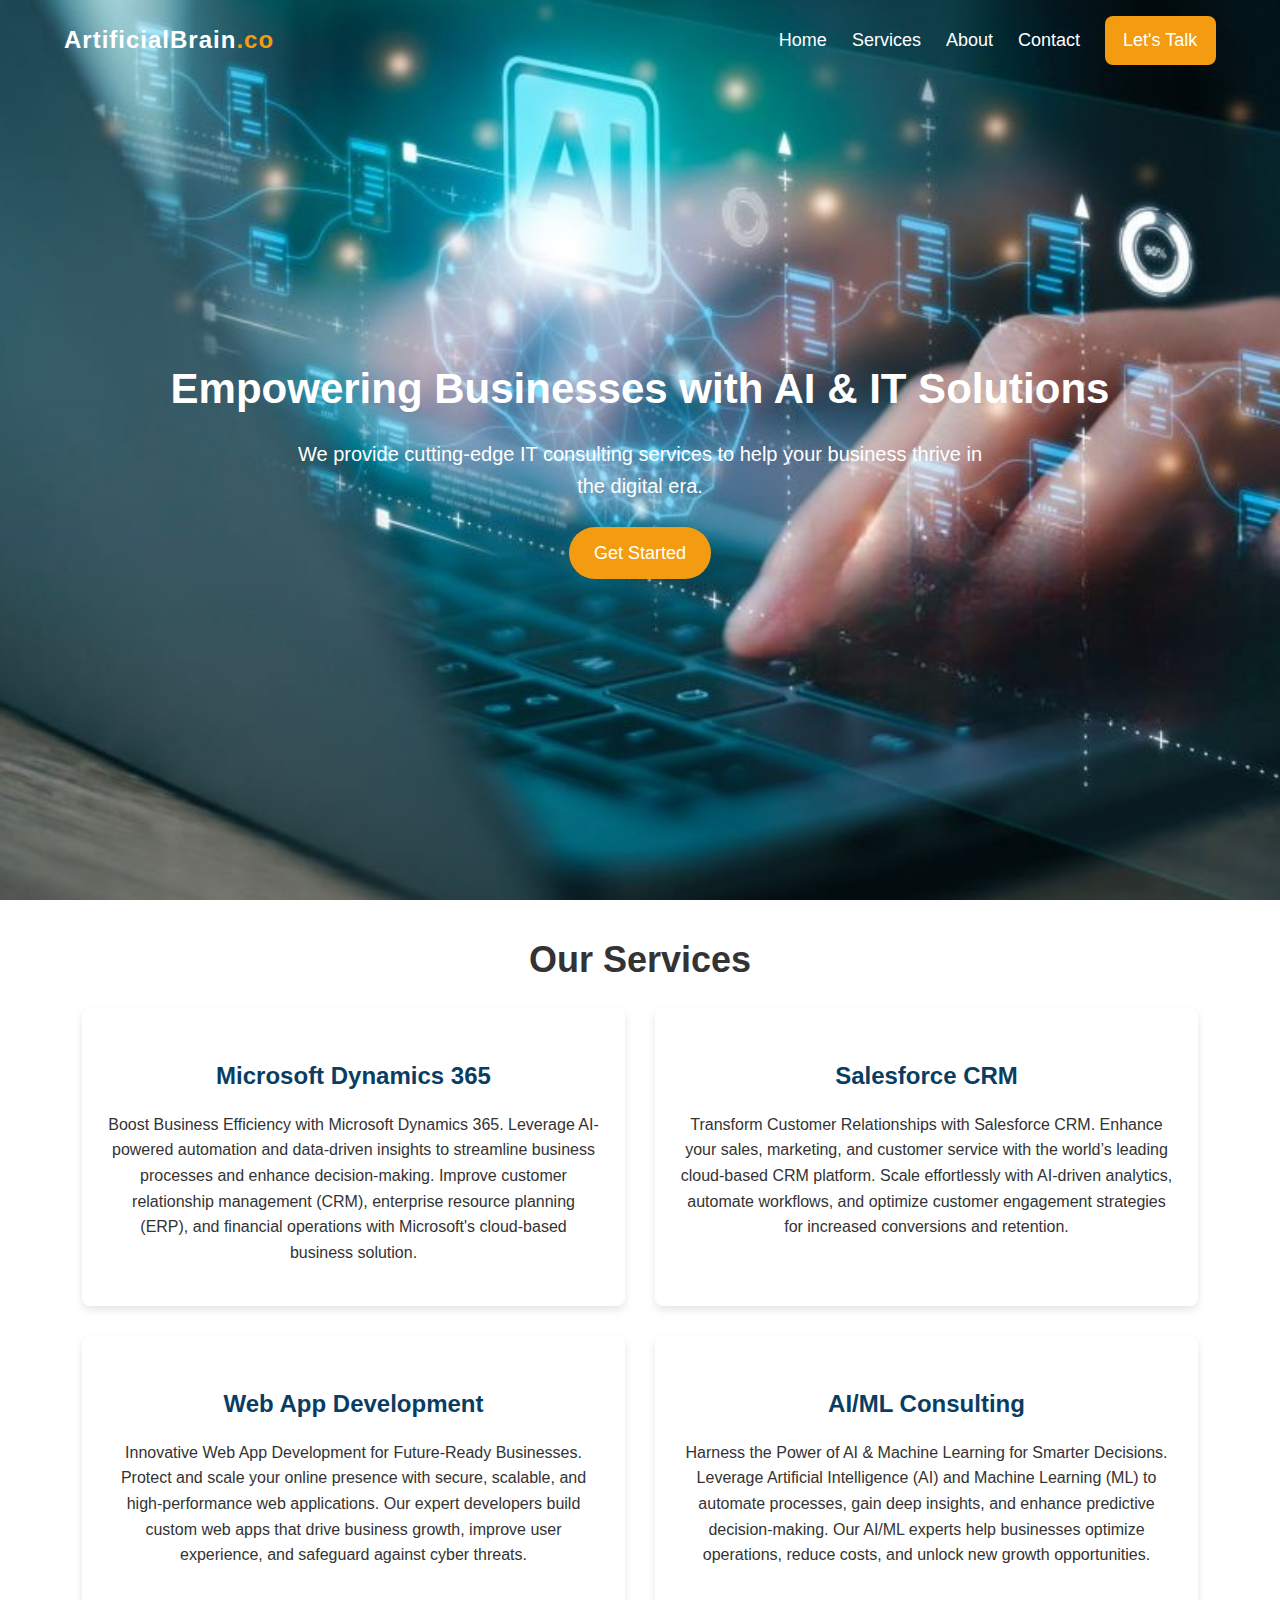
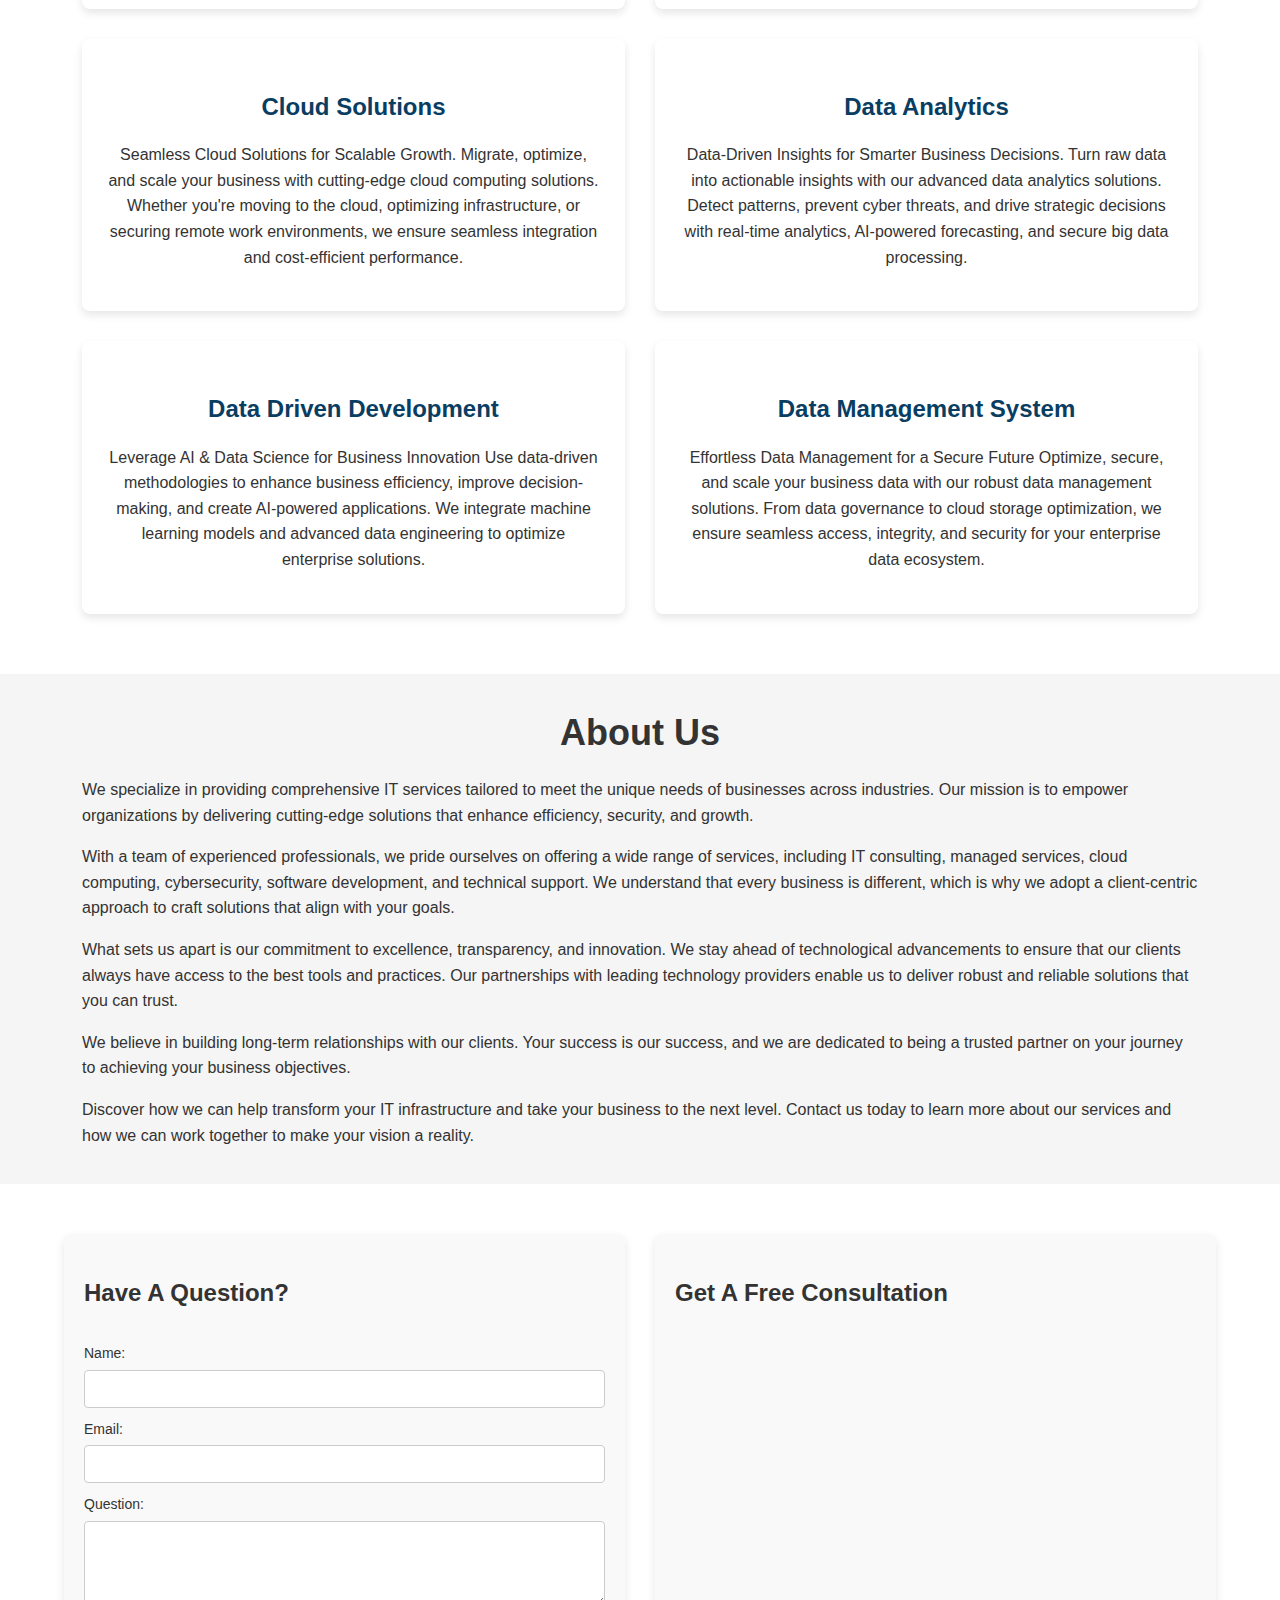
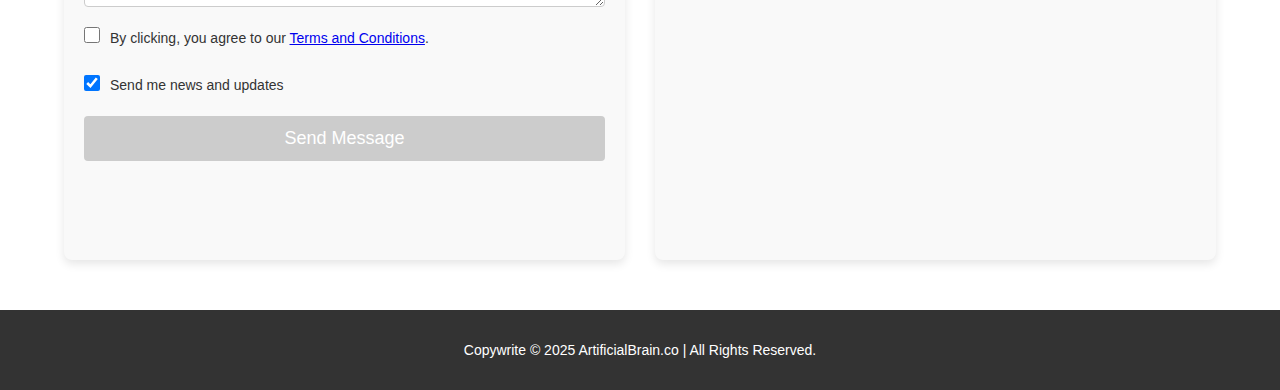
==== commit c9f63fee: "changes." ====
--- a/index.html
+++ b/index.html
@@ -148,7 +148,7 @@
 
 							<!-- Newsletter Checkbox -->
 							<div class="checkbox-group">
-								<input type="checkbox" id="newsletter">
+								<input type="checkbox" id="newsletter" checked>
 								<label for="newsletter">Send me news and updates</label>
 							</div>
 
--- a/styles.css
+++ b/styles.css
@@ -6,7 +6,10 @@
     background-color: #f5f5f5;
     line-height: 1.6;
 }
-
+.contact-form button:disabled {
+    background-color: #ccc;
+    cursor: not-allowed;
+}
 .container {
     width: 90%;
     max-width: 1200px;
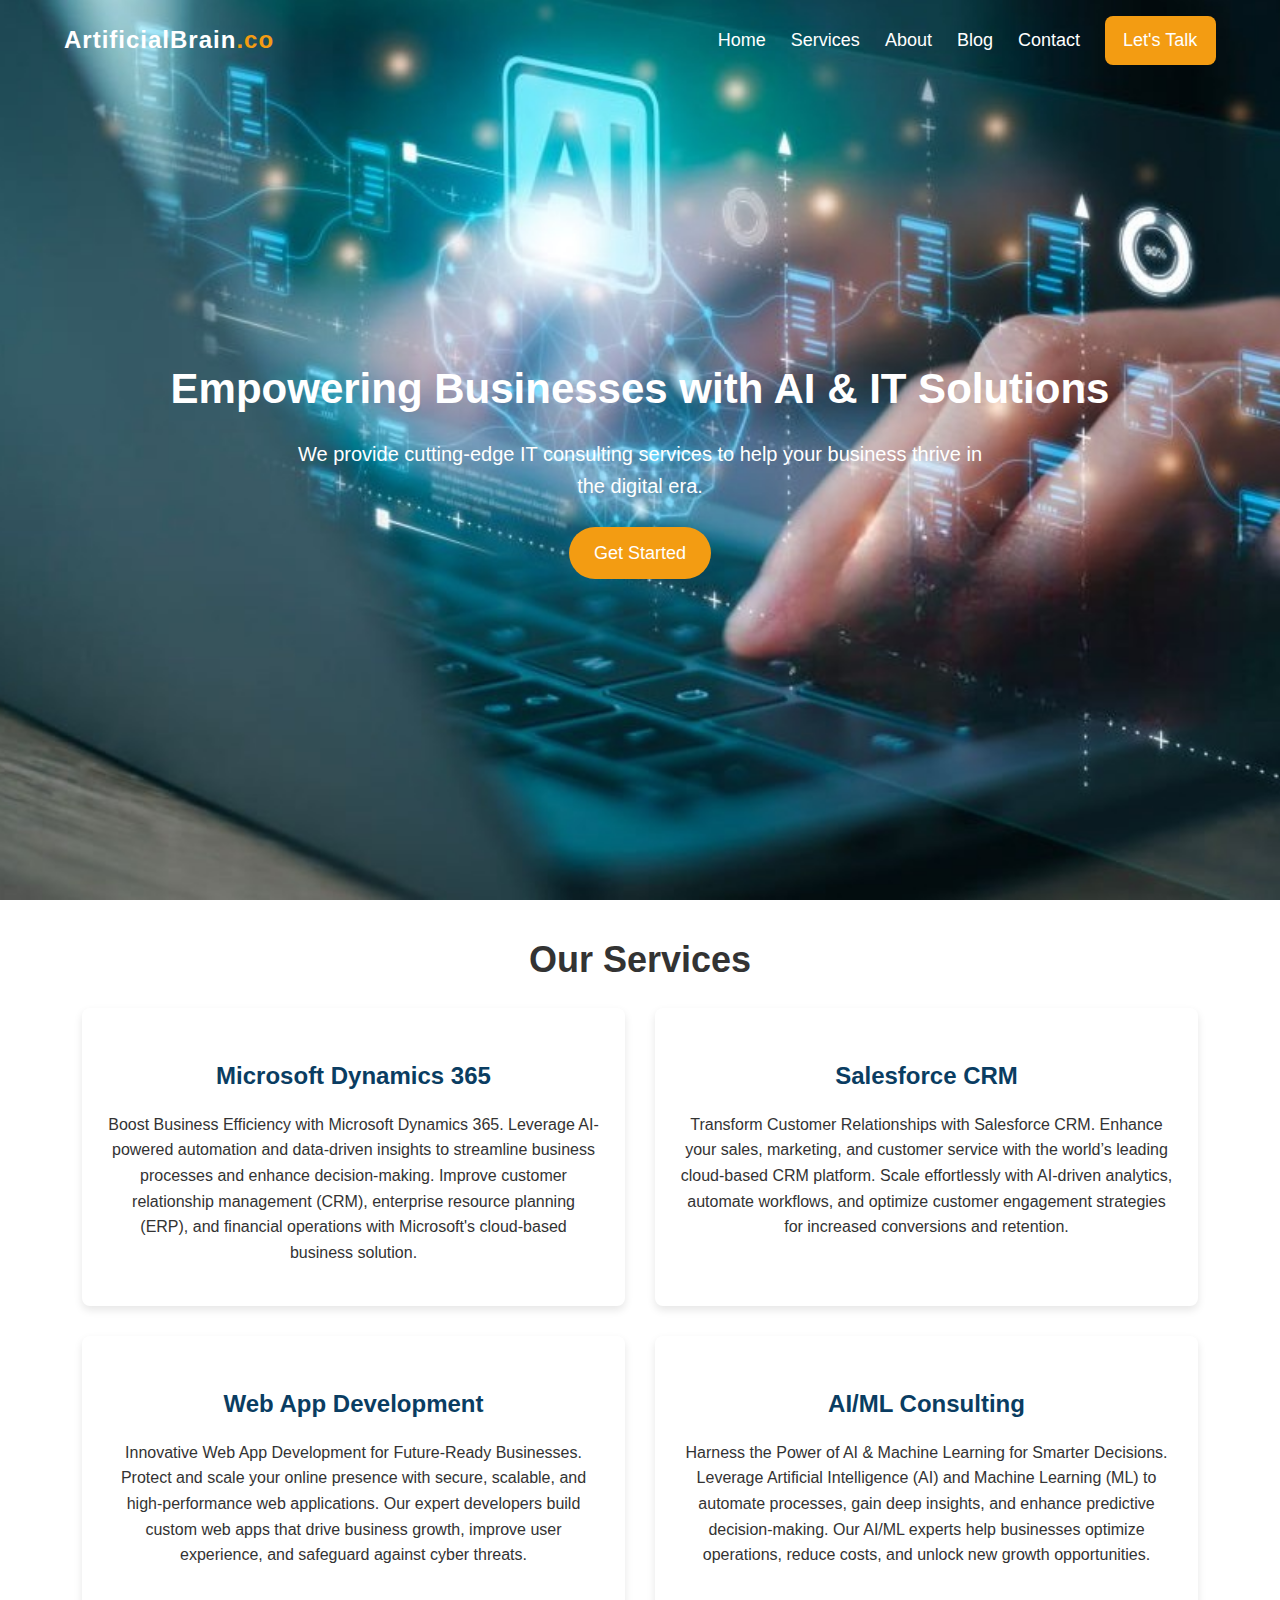
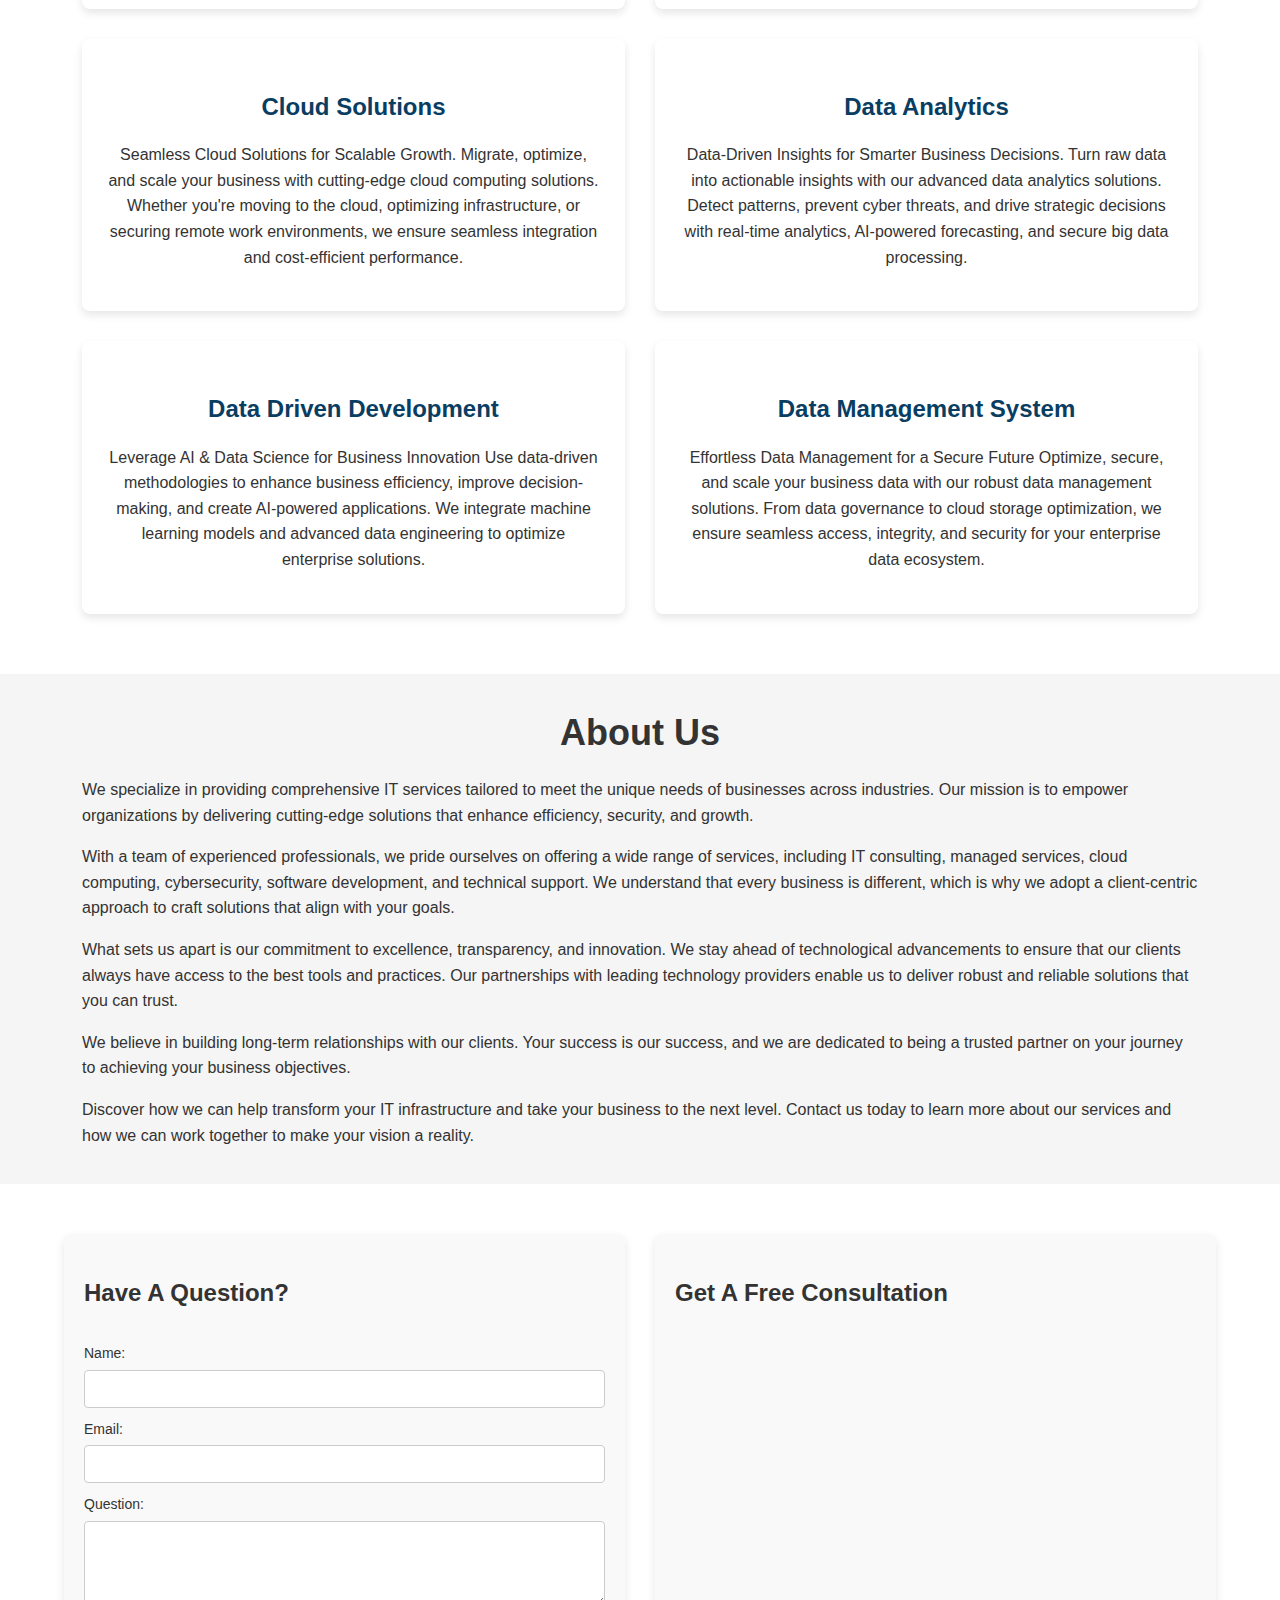
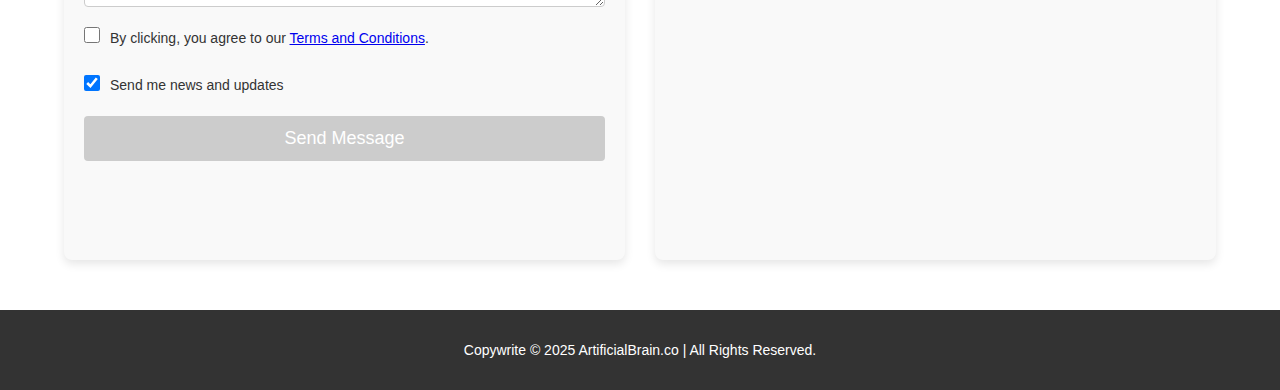
==== commit 5d764205: "blog" ====
--- a/index.html
+++ b/index.html
@@ -16,6 +16,7 @@
 						<li><a href="#home">Home</a></li>
 						<li><a href="#services">Services</a></li>
 						<li><a href="#about">About</a></li>
+						<li><a href="#">Blog</a></li>
 						<li><a href="#contact">Contact</a></li>
 						<a href="#contact" class="btn-header">Let's Talk</a>
 					</ul>
@@ -123,7 +124,7 @@
 			</div>
 		</section>
 		<!-- Contact Section -->
-		<section class="booking-section">
+		<section id="contact" class="booking-section">
 			<div class="container">
 				<div class="booking-grid">
 					<div class="contact-form">
